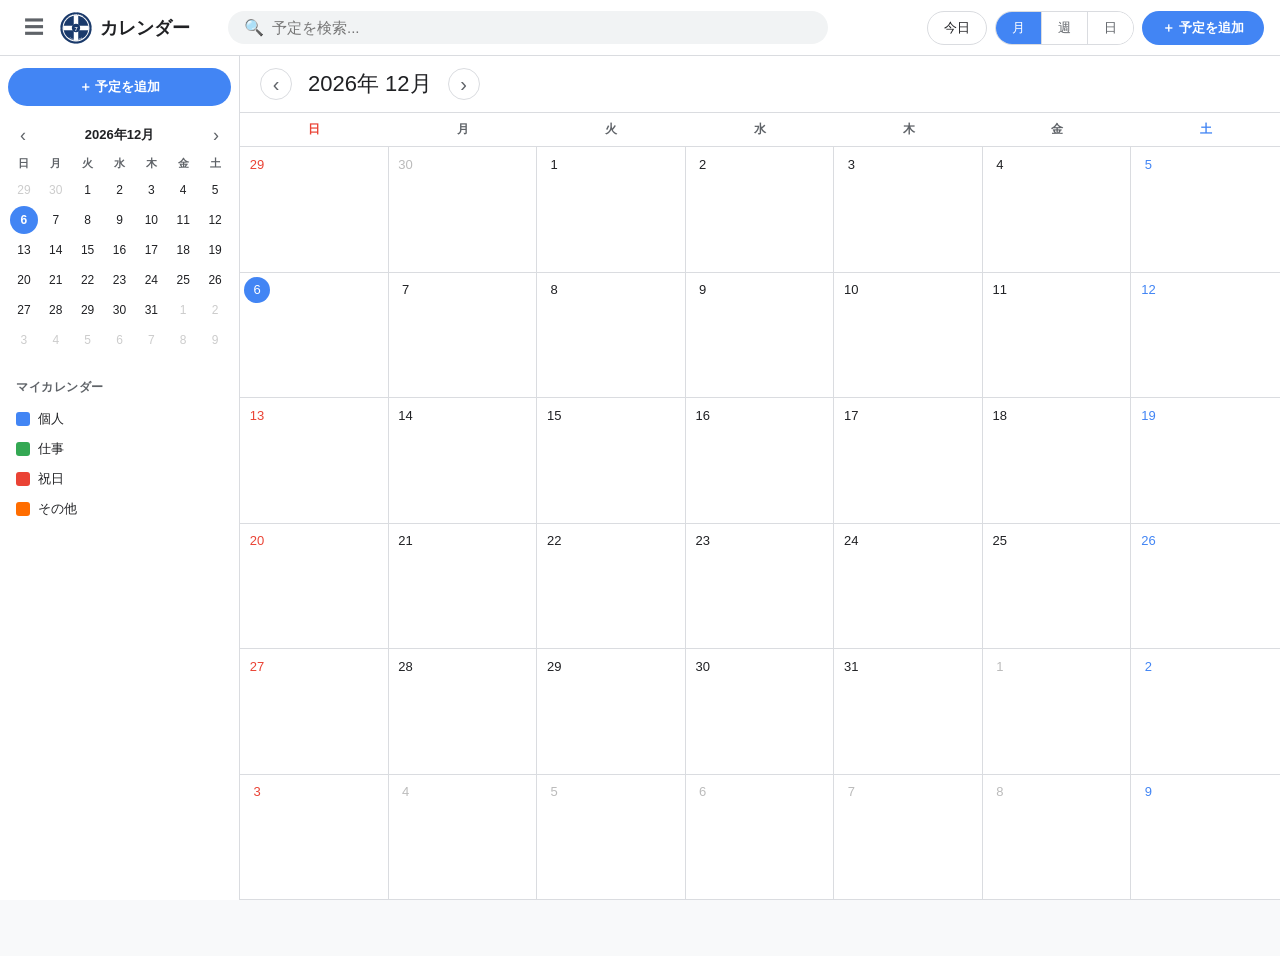
==== index.html @ 5d7e8d8e "初回コミット: 予定管理カレンダーアプリ" ====
<!DOCTYPE html>
<html lang="ja">
<head>
  <meta charset="UTF-8">
  <meta name="viewport" content="width=device-width, initial-scale=1.0">
  <title>予定管理カレンダー</title>
  <link rel="icon" type="image/svg+xml" href="icon.svg">
  <link rel="stylesheet" href="style.css">
</head>
<body>

<!-- ===== ヘッダー ===== -->
<header class="header">
  <div class="header-left">
    <button class="hamburger" id="sidebarToggle">&#9776;</button>
    <img src="icon.svg" class="logo-icon" alt="logo">
    <span class="logo">カレンダー</span>
  </div>
  <div class="header-center">
    <div class="search-box">
      <span class="search-icon">🔍</span>
      <input type="text" id="searchInput" placeholder="予定を検索...">
      <button class="search-clear" id="searchClear">✕</button>
    </div>
  </div>
  <div class="header-right">
    <button class="btn-today" id="btnToday">今日</button>
    <div class="view-switcher">
      <button class="view-btn active" data-view="month">月</button>
      <button class="view-btn" data-view="week">週</button>
      <button class="view-btn" data-view="day">日</button>
    </div>
    <button class="btn-new-event" id="btnNewEvent">＋ 予定を追加</button>
  </div>
</header>

<!-- ===== メインレイアウト ===== -->
<div class="main-layout">

  <!-- ===== サイドバー ===== -->
  <aside class="sidebar" id="sidebar">
    <button class="sidebar-new-btn" id="sidebarNewBtn">＋ 予定を追加</button>

    <!-- ミニカレンダー -->
    <div class="mini-calendar">
      <div class="mini-cal-header">
        <button class="mini-nav" id="miniPrev">&#8249;</button>
        <span class="mini-cal-title" id="miniCalTitle"></span>
        <button class="mini-nav" id="miniNext">&#8250;</button>
      </div>
      <div class="mini-cal-grid">
        <div class="mini-day-label">日</div>
        <div class="mini-day-label">月</div>
        <div class="mini-day-label">火</div>
        <div class="mini-day-label">水</div>
        <div class="mini-day-label">木</div>
        <div class="mini-day-label">金</div>
        <div class="mini-day-label">土</div>
        <div id="miniCalDays"></div>
      </div>
    </div>

    <!-- カレンダーリスト -->
    <div class="calendar-list">
      <div class="calendar-list-title">マイカレンダー</div>
      <label class="cal-item"><input type="checkbox" checked data-cal="personal"><span class="cal-color personal"></span>個人</label>
      <label class="cal-item"><input type="checkbox" checked data-cal="work"><span class="cal-color work"></span>仕事</label>
      <label class="cal-item"><input type="checkbox" checked data-cal="holiday"><span class="cal-color holiday"></span>祝日</label>
      <label class="cal-item"><input type="checkbox" checked data-cal="other"><span class="cal-color other"></span>その他</label>
    </div>
  </aside>

  <!-- ===== カレンダー本体 ===== -->
  <div class="calendar-container">

    <!-- ナビゲーションバー -->
    <div class="cal-nav">
      <button class="nav-btn" id="btnPrev">&#8249;</button>
      <h2 class="cal-title" id="calTitle"></h2>
      <button class="nav-btn" id="btnNext">&#8250;</button>
    </div>

    <!-- 月表示 -->
    <div class="view-container" id="monthView">
      <div class="month-grid">
        <div class="day-header">日</div>
        <div class="day-header">月</div>
        <div class="day-header">火</div>
        <div class="day-header">水</div>
        <div class="day-header">木</div>
        <div class="day-header">金</div>
        <div class="day-header">土</div>
      </div>
      <div class="month-body" id="monthBody"></div>
    </div>

    <!-- 週表示 -->
    <div class="view-container hidden" id="weekView">
      <div class="week-header-row" id="weekHeaderRow"></div>
      <div class="week-body">
        <div class="time-col" id="timeCol"></div>
        <div class="week-grid" id="weekGrid"></div>
      </div>
    </div>

    <!-- 日表示 -->
    <div class="view-container hidden" id="dayView">
      <div class="day-header-bar" id="dayHeaderBar"></div>
      <div class="day-body">
        <div class="time-col" id="dayTimeCol"></div>
        <div class="day-grid" id="dayGrid"></div>
      </div>
    </div>

    <!-- 検索結果 -->
    <div class="search-results hidden" id="searchResults">
      <h3 class="search-results-title">検索結果</h3>
      <div id="searchResultsList"></div>
    </div>

  </div>
</div>

<!-- ===== イベント追加・編集モーダル ===== -->
<div class="modal-overlay hidden" id="eventModal">
  <div class="modal">
    <div class="modal-header">
      <h3 id="modalTitle">予定を追加</h3>
      <button class="modal-close" id="modalClose">✕</button>
    </div>
    <div class="modal-body">
      <div class="form-group">
        <input type="text" id="eventTitle" placeholder="タイトル（必須）" class="form-input title-input">
      </div>
      <div class="form-group form-row">
        <label class="form-label">
          <input type="checkbox" id="allDayCheck"> 終日
        </label>
      </div>
      <div class="form-group form-row" id="dateTimeRow">
        <div class="form-col">
          <label class="form-label">開始</label>
          <input type="date" id="startDate" class="form-input">
          <input type="time" id="startTime" class="form-input" value="09:00">
        </div>
        <div class="form-col">
          <label class="form-label">終了</label>
          <input type="date" id="endDate" class="form-input">
          <input type="time" id="endTime" class="form-input" value="10:00">
        </div>
      </div>
      <div class="form-group">
        <input type="text" id="eventLocation" placeholder="📍 場所を追加" class="form-input">
      </div>
      <div class="form-group">
        <textarea id="eventDesc" placeholder="📝 メモを追加" class="form-input form-textarea" rows="3"></textarea>
      </div>
      <div class="form-group">
        <label class="form-label">カレンダー</label>
        <select id="eventCal" class="form-input form-select">
          <option value="personal">個人</option>
          <option value="work">仕事</option>
          <option value="holiday">祝日</option>
          <option value="other">その他</option>
        </select>
      </div>
      <div class="form-group">
        <label class="form-label">色</label>
        <div class="color-picker" id="colorPicker">
          <button class="color-btn active" data-color="#4285F4" style="background:#4285F4"></button>
          <button class="color-btn" data-color="#EA4335" style="background:#EA4335"></button>
          <button class="color-btn" data-color="#34A853" style="background:#34A853"></button>
          <button class="color-btn" data-color="#FBBC04" style="background:#FBBC04"></button>
          <button class="color-btn" data-color="#FF6D00" style="background:#FF6D00"></button>
          <button class="color-btn" data-color="#46BDC6" style="background:#46BDC6"></button>
          <button class="color-btn" data-color="#7986CB" style="background:#7986CB"></button>
          <button class="color-btn" data-color="#E67C73" style="background:#E67C73"></button>
        </div>
      </div>
      <div class="form-group">
        <label class="form-label">繰り返し</label>
        <select id="eventRepeat" class="form-input form-select">
          <option value="none">繰り返しなし</option>
          <option value="daily">毎日</option>
          <option value="weekly">毎週</option>
          <option value="monthly">毎月</option>
          <option value="yearly">毎年</option>
        </select>
      </div>
      <div class="form-group">
        <label class="form-label">通知</label>
        <select id="eventReminder" class="form-input form-select">
          <option value="none">通知なし</option>
          <option value="0">当日</option>
          <option value="10">10分前</option>
          <option value="30">30分前</option>
          <option value="60">1時間前</option>
          <option value="1440">1日前</option>
        </select>
      </div>
    </div>
    <div class="modal-footer">
      <button class="btn-delete hidden" id="btnDelete">削除</button>
      <div class="modal-footer-right">
        <button class="btn-cancel" id="btnCancel">キャンセル</button>
        <button class="btn-save" id="btnSave">保存</button>
      </div>
    </div>
  </div>
</div>

<!-- ===== イベント詳細ポップアップ ===== -->
<div class="event-popup hidden" id="eventPopup">
  <div class="popup-header">
    <div class="popup-color-bar" id="popupColorBar"></div>
    <div class="popup-actions">
      <button class="popup-btn" id="popupEdit" title="編集">✏️</button>
      <button class="popup-btn" id="popupDelete" title="削除">🗑️</button>
      <button class="popup-btn" id="popupClose" title="閉じる">✕</button>
    </div>
  </div>
  <div class="popup-body">
    <h4 class="popup-title" id="popupTitle"></h4>
    <div class="popup-info" id="popupDateTime"></div>
    <div class="popup-info" id="popupLocation"></div>
    <div class="popup-info" id="popupDesc"></div>
    <div class="popup-info" id="popupCal"></div>
  </div>
</div>

<div class="overlay-bg hidden" id="overlayBg"></div>

<script src="app.js"></script>
</body>
</html>
---- style.css ----
/* ===== リセット & ベース ===== */
*, *::before, *::after { box-sizing: border-box; margin: 0; padding: 0; }

:root {
  --primary: #4285F4;
  --primary-dark: #3367d6;
  --sidebar-w: 240px;
  --header-h: 56px;
  --bg: #f8f9fa;
  --surface: #ffffff;
  --border: #dadce0;
  --text: #202124;
  --text-muted: #5f6368;
  --shadow: 0 1px 3px rgba(0,0,0,0.12), 0 1px 2px rgba(0,0,0,0.08);
  --shadow-lg: 0 4px 16px rgba(0,0,0,0.16);
  --radius: 8px;
  /* Calendar colors */
  --personal: #4285F4;
  --work: #34A853;
  --holiday: #EA4335;
  --other: #FF6D00;
}

html, body { height: 100%; font-family: 'Segoe UI', 'Hiragino Sans', 'Yu Gothic UI', sans-serif; background: var(--bg); color: var(--text); font-size: 14px; }

.hidden { display: none !important; }

/* ===== ヘッダー ===== */
.header {
  position: fixed; top: 0; left: 0; right: 0; z-index: 100;
  height: var(--header-h);
  background: var(--surface);
  border-bottom: 1px solid var(--border);
  display: flex; align-items: center;
  padding: 0 16px; gap: 12px;
}
.header-left { display: flex; align-items: center; gap: 8px; min-width: 200px; }
.hamburger { background: none; border: none; font-size: 20px; cursor: pointer; padding: 8px; border-radius: 50%; color: var(--text-muted); transition: background .15s; }
.hamburger:hover { background: #f1f3f4; }
.logo-icon { width: 32px; height: 32px; border-radius: 50%; flex-shrink: 0; }
.logo { font-size: 18px; font-weight: 600; color: var(--text); white-space: nowrap; }

.header-center { flex: 1; max-width: 600px; }
.search-box { display: flex; align-items: center; background: #f1f3f4; border-radius: 24px; padding: 0 16px; gap: 8px; transition: background .15s, box-shadow .15s; }
.search-box:focus-within { background: var(--surface); box-shadow: var(--shadow-lg); }
.search-icon { font-size: 16px; color: var(--text-muted); }
.search-box input { flex: 1; border: none; background: transparent; outline: none; padding: 8px 0; font-size: 15px; color: var(--text); }
.search-clear { background: none; border: none; cursor: pointer; color: var(--text-muted); font-size: 14px; padding: 4px; display: none; }
.search-box:focus-within .search-clear { display: block; }

.header-right { display: flex; align-items: center; gap: 8px; margin-left: auto; }
.btn-today { padding: 7px 16px; border: 1px solid var(--border); border-radius: 20px; background: var(--surface); cursor: pointer; font-size: 13px; color: var(--text); font-weight: 500; transition: background .15s; }
.btn-today:hover { background: #f1f3f4; }

.view-switcher { display: flex; border: 1px solid var(--border); border-radius: 20px; overflow: hidden; }
.view-btn { padding: 7px 16px; border: none; background: var(--surface); cursor: pointer; font-size: 13px; color: var(--text-muted); font-weight: 500; transition: background .15s, color .15s; }
.view-btn:not(:last-child) { border-right: 1px solid var(--border); }
.view-btn.active { background: var(--primary); color: #fff; }
.view-btn:not(.active):hover { background: #f1f3f4; color: var(--text); }

.btn-new-event { padding: 8px 20px; background: var(--primary); color: #fff; border: none; border-radius: 20px; cursor: pointer; font-size: 13px; font-weight: 600; white-space: nowrap; transition: background .15s, box-shadow .15s; }
.btn-new-event:hover { background: var(--primary-dark); box-shadow: var(--shadow); }

/* ===== メインレイアウト ===== */
.main-layout { display: flex; margin-top: var(--header-h); height: calc(100vh - var(--header-h)); overflow: hidden; }

/* ===== サイドバー ===== */
.sidebar { width: var(--sidebar-w); background: var(--surface); border-right: 1px solid var(--border); padding: 12px 8px; overflow-y: auto; flex-shrink: 0; transition: width .2s, padding .2s; }
.sidebar.collapsed { width: 0; padding: 0; overflow: hidden; }

.sidebar-new-btn { width: 100%; padding: 10px; background: var(--primary); color: #fff; border: none; border-radius: 20px; cursor: pointer; font-size: 13px; font-weight: 600; margin-bottom: 16px; transition: background .15s; }
.sidebar-new-btn:hover { background: var(--primary-dark); }

/* ミニカレンダー */
.mini-calendar { margin-bottom: 16px; }
.mini-cal-header { display: flex; align-items: center; justify-content: space-between; padding: 0 4px; margin-bottom: 4px; }
.mini-cal-title { font-size: 13px; font-weight: 600; color: var(--text); }
.mini-nav { background: none; border: none; cursor: pointer; font-size: 18px; color: var(--text-muted); padding: 4px 8px; border-radius: 50%; transition: background .15s; line-height: 1; }
.mini-nav:hover { background: #f1f3f4; }

.mini-cal-grid { display: grid; grid-template-columns: repeat(7, 1fr); }
.mini-day-label { text-align: center; font-size: 11px; color: var(--text-muted); padding: 4px 0; font-weight: 600; }
#miniCalDays { display: contents; }
.mini-day { text-align: center; font-size: 12px; padding: 3px; cursor: pointer; border-radius: 50%; width: 28px; height: 28px; display: flex; align-items: center; justify-content: center; margin: 1px auto; transition: background .1s; }
.mini-day:hover { background: #f1f3f4; }
.mini-day.other-month { color: #ccc; }
.mini-day.today { background: var(--primary); color: #fff; font-weight: 700; }
.mini-day.today:hover { background: var(--primary-dark); }
.mini-day.selected { background: #e8f0fe; color: var(--primary); font-weight: 700; }
.mini-day.has-event::after { content: '•'; display: block; font-size: 8px; line-height: 0; margin-top: -2px; color: var(--primary); }
.mini-day.today.has-event::after { color: #fff; }

/* カレンダーリスト */
.calendar-list { padding: 4px 0; }
.calendar-list-title { font-size: 12px; font-weight: 700; color: var(--text-muted); padding: 4px 8px; text-transform: uppercase; letter-spacing: 0.5px; margin-bottom: 4px; }
.cal-item { display: flex; align-items: center; gap: 8px; padding: 6px 8px; cursor: pointer; border-radius: 4px; font-size: 13px; color: var(--text); transition: background .15s; }
.cal-item:hover { background: #f1f3f4; }
.cal-item input { display: none; }
.cal-color { width: 14px; height: 14px; border-radius: 3px; flex-shrink: 0; }
.cal-color.personal { background: var(--personal); }
.cal-color.work { background: var(--work); }
.cal-color.holiday { background: var(--holiday); }
.cal-color.other { background: var(--other); }
.cal-item input:not(:checked) ~ .cal-color { opacity: 0.3; }

/* ===== カレンダー本体 ===== */
.calendar-container { flex: 1; display: flex; flex-direction: column; overflow: hidden; background: var(--surface); }

.cal-nav { display: flex; align-items: center; gap: 16px; padding: 12px 20px; border-bottom: 1px solid var(--border); }
.nav-btn { background: none; border: 1px solid var(--border); border-radius: 50%; width: 32px; height: 32px; font-size: 20px; cursor: pointer; color: var(--text-muted); display: flex; align-items: center; justify-content: center; transition: background .15s; line-height: 1; }
.nav-btn:hover { background: #f1f3f4; }
.cal-title { font-size: 22px; font-weight: 400; color: var(--text); }

.view-container { flex: 1; overflow: hidden; display: flex; flex-direction: column; }

/* ===== 月表示 ===== */
.month-grid { display: grid; grid-template-columns: repeat(7, 1fr); border-bottom: 1px solid var(--border); }
.day-header { text-align: center; padding: 8px; font-size: 12px; font-weight: 600; color: var(--text-muted); text-transform: uppercase; }
.day-header:first-child { color: #EA4335; }
.day-header:last-child { color: var(--primary); }

.month-body { flex: 1; display: grid; grid-template-columns: repeat(7, 1fr); grid-template-rows: repeat(6, 1fr); overflow-y: auto; }
.month-cell { border-right: 1px solid var(--border); border-bottom: 1px solid var(--border); padding: 4px; min-height: 100px; cursor: pointer; transition: background .1s; position: relative; overflow: hidden; }
.month-cell:nth-child(7n) { border-right: none; }
.month-cell:hover { background: #fafafa; }
.month-cell.other-month .cell-date { color: #bbb; }
.month-cell.today .cell-date { background: var(--primary); color: #fff; border-radius: 50%; }
.month-cell.selected { background: #e8f0fe; }

.cell-date { width: 26px; height: 26px; display: flex; align-items: center; justify-content: center; font-size: 13px; font-weight: 500; margin-bottom: 2px; border-radius: 50%; transition: background .1s; }
.month-cell:first-child .cell-date, .month-cell:nth-child(7n+1) .cell-date { color: #EA4335; }
.month-cell:nth-child(7n) .cell-date { color: var(--primary); }
.month-cell.today .cell-date { color: #fff !important; }

.month-event { font-size: 12px; padding: 2px 6px; border-radius: 3px; margin-bottom: 2px; cursor: pointer; white-space: nowrap; overflow: hidden; text-overflow: ellipsis; color: #fff; font-weight: 500; transition: opacity .1s; }
.month-event:hover { opacity: 0.85; }
.month-event.all-day { border-radius: 3px; }
.month-event.timed::before { content: ''; display: inline-block; width: 8px; height: 8px; border-radius: 50%; margin-right: 4px; vertical-align: middle; background: currentColor; filter: brightness(1.5); }
.month-more { font-size: 11px; color: var(--text-muted); padding: 2px 4px; cursor: pointer; }
.month-more:hover { text-decoration: underline; }

/* ===== 週表示 ===== */
.week-header-row { display: grid; grid-template-columns: 60px repeat(7, 1fr); border-bottom: 1px solid var(--border); background: var(--surface); flex-shrink: 0; }
.week-header-cell { text-align: center; padding: 8px 4px; }
.week-header-cell .wh-day { font-size: 11px; color: var(--text-muted); text-transform: uppercase; font-weight: 600; }
.week-header-cell .wh-date { font-size: 24px; font-weight: 300; color: var(--text); width: 40px; height: 40px; display: flex; align-items: center; justify-content: center; border-radius: 50%; margin: 0 auto; cursor: pointer; transition: background .1s; }
.week-header-cell .wh-date:hover { background: #f1f3f4; }
.week-header-cell.today .wh-date { background: var(--primary); color: #fff; }
.week-header-cell:nth-child(2) .wh-day { color: #EA4335; }
.week-header-cell:last-child .wh-day { color: var(--primary); }

.week-body { flex: 1; display: flex; overflow-y: auto; position: relative; }
.week-grid { display: grid; grid-template-columns: repeat(7, 1fr); flex: 1; position: relative; }

.time-col { width: 60px; flex-shrink: 0; }
.time-slot-label { height: 60px; display: flex; align-items: flex-start; justify-content: flex-end; padding-right: 8px; font-size: 11px; color: var(--text-muted); padding-top: 2px; }

.week-col { position: relative; border-right: 1px solid var(--border); }
.week-col:last-child { border-right: none; }
.hour-cell { height: 60px; border-bottom: 1px solid #f0f0f0; cursor: pointer; transition: background .1s; }
.hour-cell:hover { background: #f8f9ff; }
.week-event { position: absolute; left: 2px; right: 2px; border-radius: 4px; padding: 2px 6px; font-size: 11px; color: #fff; cursor: pointer; overflow: hidden; z-index: 2; min-height: 20px; transition: opacity .1s; }
.week-event:hover { opacity: 0.85; z-index: 3; }

/* 現在時刻ライン */
.now-line { position: absolute; left: 0; right: 0; z-index: 10; pointer-events: none; }
.now-line::before { content: ''; display: block; height: 2px; background: #EA4335; }
.now-dot { position: absolute; left: -5px; top: -4px; width: 10px; height: 10px; border-radius: 50%; background: #EA4335; }

/* ===== 日表示 ===== */
.day-header-bar { display: grid; grid-template-columns: 60px 1fr; border-bottom: 1px solid var(--border); padding: 8px 0; flex-shrink: 0; }
.day-header-info { text-align: center; }
.day-header-info .dh-day { font-size: 12px; color: var(--text-muted); text-transform: uppercase; font-weight: 600; }
.day-header-info .dh-date { font-size: 36px; font-weight: 300; color: var(--text); }
.day-header-info.today .dh-date { color: var(--primary); }

.day-body { flex: 1; display: flex; overflow-y: auto; }
.day-grid { flex: 1; position: relative; border-left: 1px solid var(--border); }
.day-hour-cell { height: 60px; border-bottom: 1px solid #f0f0f0; cursor: pointer; transition: background .1s; }
.day-hour-cell:hover { background: #f8f9ff; }
.day-event { position: absolute; left: 4px; right: 4px; border-radius: 4px; padding: 4px 8px; font-size: 12px; color: #fff; cursor: pointer; overflow: hidden; z-index: 2; min-height: 24px; }
.day-event:hover { opacity: 0.85; z-index: 3; }
.day-event .de-title { font-weight: 600; }
.day-event .de-time { font-size: 11px; opacity: 0.9; }

/* ===== 検索結果 ===== */
.search-results { padding: 20px; overflow-y: auto; flex: 1; }
.search-results-title { font-size: 16px; font-weight: 600; margin-bottom: 16px; color: var(--text); }
.search-result-item { display: flex; align-items: center; gap: 12px; padding: 12px 16px; border: 1px solid var(--border); border-radius: var(--radius); margin-bottom: 8px; cursor: pointer; transition: box-shadow .15s, background .15s; }
.search-result-item:hover { box-shadow: var(--shadow); background: #fafafa; }
.search-result-dot { width: 12px; height: 12px; border-radius: 50%; flex-shrink: 0; }
.search-result-body { flex: 1; }
.search-result-title { font-weight: 600; font-size: 14px; }
.search-result-meta { font-size: 12px; color: var(--text-muted); margin-top: 2px; }
.search-no-result { text-align: center; color: var(--text-muted); padding: 40px; }

/* ===== モーダル ===== */
.modal-overlay { position: fixed; inset: 0; z-index: 1000; display: flex; align-items: center; justify-content: center; background: rgba(0,0,0,0.4); }
.modal { background: var(--surface); border-radius: 12px; width: 520px; max-width: 95vw; max-height: 90vh; display: flex; flex-direction: column; box-shadow: var(--shadow-lg); animation: modalIn .18s ease; }
@keyframes modalIn { from { opacity: 0; transform: scale(.95) translateY(-8px); } to { opacity: 1; transform: scale(1) translateY(0); } }

.modal-header { display: flex; align-items: center; justify-content: space-between; padding: 20px 24px 0; }
.modal-header h3 { font-size: 18px; font-weight: 600; }
.modal-close { background: none; border: none; cursor: pointer; font-size: 18px; color: var(--text-muted); padding: 4px 8px; border-radius: 4px; transition: background .1s; }
.modal-close:hover { background: #f1f3f4; }

.modal-body { padding: 16px 24px; overflow-y: auto; flex: 1; display: flex; flex-direction: column; gap: 12px; }
.form-group { display: flex; flex-direction: column; gap: 4px; }
.form-row { flex-direction: row; align-items: center; gap: 16px; }
.form-col { display: flex; flex-direction: column; gap: 4px; flex: 1; }
.form-label { font-size: 13px; color: var(--text-muted); font-weight: 500; }
.form-input { border: 1px solid var(--border); border-radius: 6px; padding: 9px 12px; font-size: 14px; color: var(--text); background: var(--surface); outline: none; transition: border-color .15s, box-shadow .15s; font-family: inherit; width: 100%; }
.form-input:focus { border-color: var(--primary); box-shadow: 0 0 0 3px rgba(66,133,244,0.15); }
.title-input { font-size: 18px; font-weight: 500; border: none; border-bottom: 2px solid var(--border); border-radius: 0; padding: 8px 0; }
.title-input:focus { border-bottom-color: var(--primary); box-shadow: none; }
.form-textarea { resize: vertical; min-height: 70px; }
.form-select { appearance: none; background-image: url("data:image/svg+xml,%3Csvg xmlns='http://www.w3.org/2000/svg' width='12' height='12' viewBox='0 0 12 12'%3E%3Cpath fill='%235f6368' d='M6 8L1 3h10z'/%3E%3C/svg%3E"); background-repeat: no-repeat; background-position: right 12px center; padding-right: 32px; cursor: pointer; }

.color-picker { display: flex; gap: 8px; flex-wrap: wrap; }
.color-btn { width: 28px; height: 28px; border-radius: 50%; border: 3px solid transparent; cursor: pointer; transition: transform .1s, border-color .1s; }
.color-btn:hover { transform: scale(1.15); }
.color-btn.active { border-color: #fff; box-shadow: 0 0 0 2px var(--text); }

.modal-footer { display: flex; align-items: center; justify-content: space-between; padding: 12px 24px 20px; border-top: 1px solid var(--border); margin-top: 4px; }
.modal-footer-right { display: flex; gap: 8px; }
.btn-cancel { padding: 8px 20px; border: 1px solid var(--border); border-radius: 6px; background: var(--surface); cursor: pointer; font-size: 14px; color: var(--text); transition: background .15s; }
.btn-cancel:hover { background: #f1f3f4; }
.btn-save { padding: 8px 24px; background: var(--primary); color: #fff; border: none; border-radius: 6px; cursor: pointer; font-size: 14px; font-weight: 600; transition: background .15s; }
.btn-save:hover { background: var(--primary-dark); }
.btn-delete { padding: 8px 20px; background: #EA4335; color: #fff; border: none; border-radius: 6px; cursor: pointer; font-size: 14px; font-weight: 600; transition: background .15s; }
.btn-delete:hover { background: #d33426; }

/* ===== イベントポップアップ ===== */
.event-popup { position: fixed; z-index: 500; background: var(--surface); border-radius: var(--radius); box-shadow: var(--shadow-lg); width: 320px; max-width: 90vw; animation: popupIn .15s ease; }
@keyframes popupIn { from { opacity: 0; transform: scale(.95); } to { opacity: 1; transform: scale(1); } }

.popup-header { display: flex; align-items: center; justify-content: flex-end; padding: 8px 8px 0; gap: 4px; }
.popup-color-bar { flex: 1; }
.popup-actions { display: flex; gap: 2px; }
.popup-btn { background: none; border: none; cursor: pointer; font-size: 16px; padding: 6px 8px; border-radius: 4px; transition: background .1s; }
.popup-btn:hover { background: #f1f3f4; }
.popup-body { padding: 4px 16px 16px; }
.popup-title { font-size: 18px; font-weight: 500; margin-bottom: 12px; word-break: break-word; }
.popup-info { font-size: 13px; color: var(--text-muted); margin-bottom: 6px; line-height: 1.5; }
.popup-info:empty { display: none; }

.overlay-bg { position: fixed; inset: 0; z-index: 490; }

/* ===== スクロールバー ===== */
::-webkit-scrollbar { width: 6px; height: 6px; }
::-webkit-scrollbar-track { background: transparent; }
::-webkit-scrollbar-thumb { background: #ccc; border-radius: 3px; }
::-webkit-scrollbar-thumb:hover { background: #aaa; }

/* ===== レスポンシブ ===== */
@media (max-width: 768px) {
  :root { --sidebar-w: 0px; }
  .sidebar { position: fixed; top: var(--header-h); left: 0; bottom: 0; z-index: 200; width: 260px; transform: translateX(-100%); transition: transform .25s; box-shadow: var(--shadow-lg); }
  .sidebar.mobile-open { transform: translateX(0); }
  .btn-new-event { display: none; }
  .header-center { max-width: 100%; }
  .cal-title { font-size: 16px; }
  .week-header-cell .wh-date { font-size: 16px; width: 28px; height: 28px; }
}
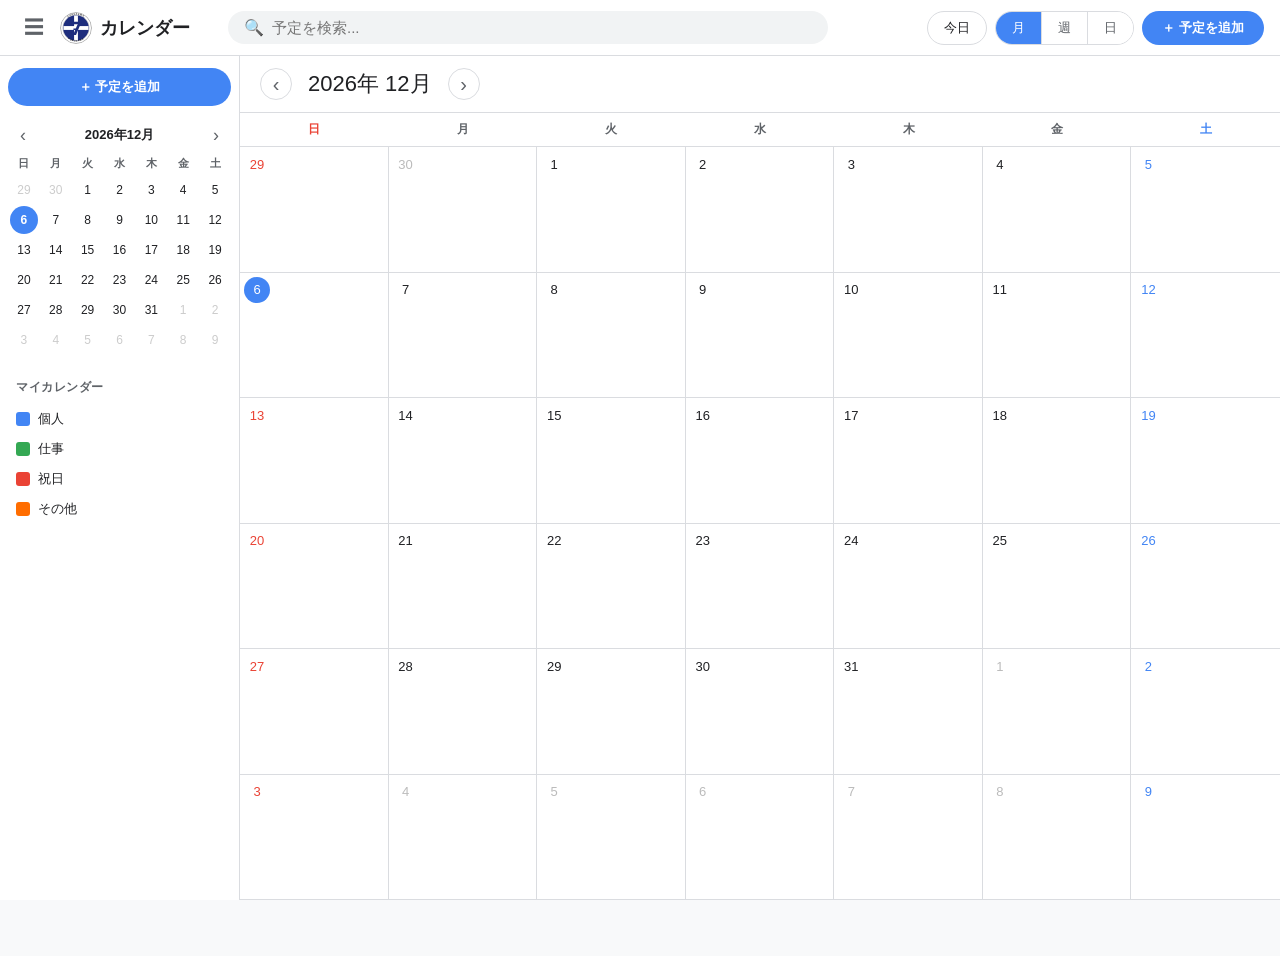
==== commit 61b2d2d8: "ロゴ・アイコンをFUKUZAWAデザインに更新" ====
--- a/index.html
+++ b/index.html
@@ -5,6 +5,10 @@
   <meta name="viewport" content="width=device-width, initial-scale=1.0">
   <title>予定管理カレンダー</title>
   <link rel="icon" type="image/svg+xml" href="icon.svg">
+  <link rel="apple-touch-icon" href="apple-touch-icon.png">
+  <meta name="apple-mobile-web-app-capable" content="yes">
+  <meta name="apple-mobile-web-app-status-bar-style" content="default">
+  <meta name="apple-mobile-web-app-title" content="フクザワ予定管理">
   <link rel="stylesheet" href="style.css">
 </head>
 <body>
